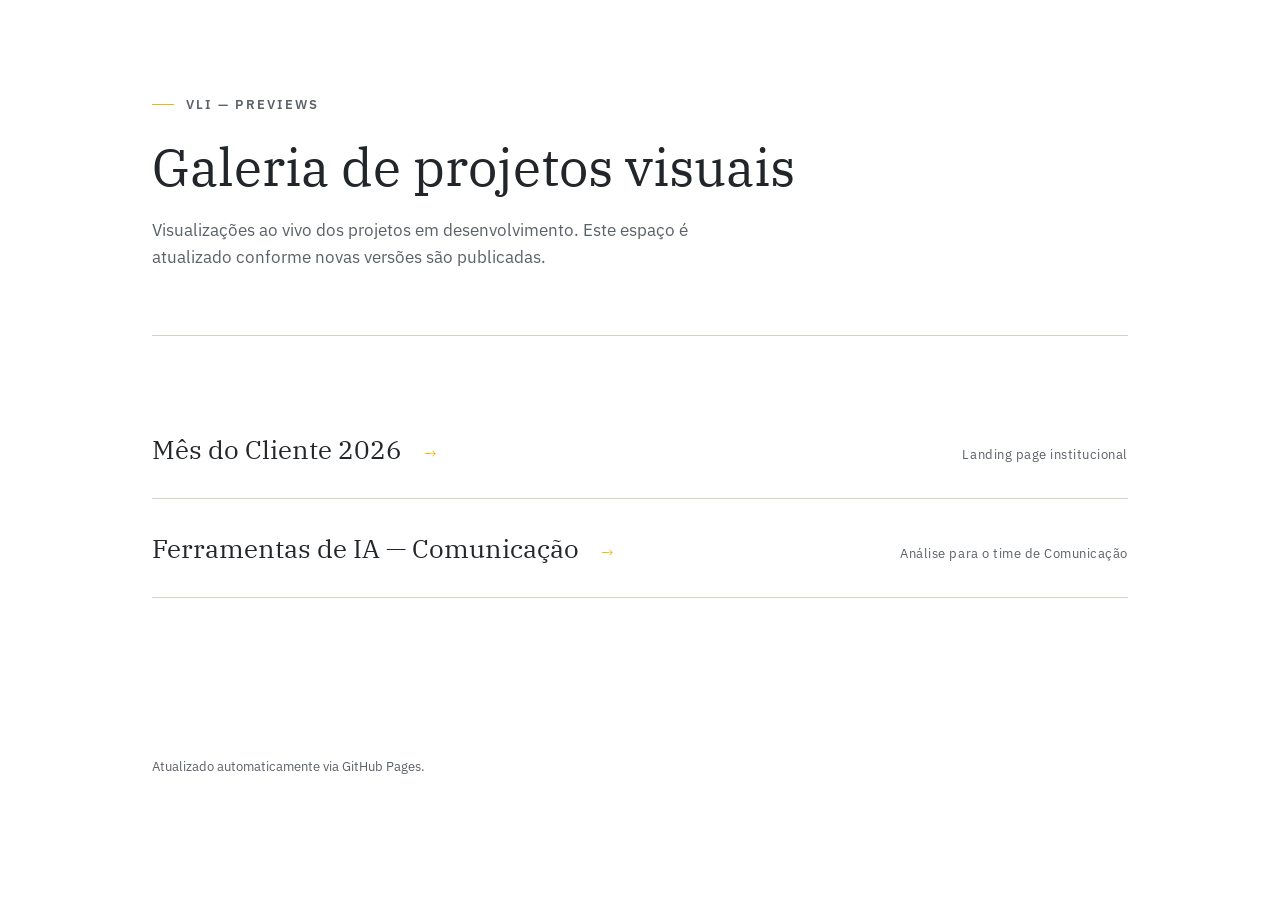
==== index.html @ 5018c021 "Publica análise de ferramentas de IA e adiciona à galeria Co-Authored-By: Claude Sonnet 5 <noreply@a" ====
<!DOCTYPE html>
<html lang="pt-BR">
<head>
<meta charset="UTF-8">
<meta name="viewport" content="width=device-width, initial-scale=1">
<title>VLI Preview — Galeria de projetos</title>
<meta name="description" content="Galeria de previews visuais dos projetos VLI.">
<link rel="preconnect" href="https://fonts.googleapis.com">
<link rel="preconnect" href="https://fonts.gstatic.com" crossorigin>
<link href="https://fonts.googleapis.com/css2?family=IBM+Plex+Serif:wght@300;400;500&family=IBM+Plex+Sans:wght@400;500;600&display=swap" rel="stylesheet">
<style>
  :root{
    --white:#ffffff;
    --sand:#f3eee4;
    --green-deep:#0d2b22;
    --graphite:#22262a;
    --graphite-muted:#5b6168;
    --line:#d8d2c4;
    --yellow:#f2b705;
    --serif:'IBM Plex Serif', Georgia, serif;
    --sans:'IBM Plex Sans', -apple-system, Segoe UI, Roboto, sans-serif;
  }
  *{ box-sizing:border-box; }
  body{
    margin:0;
    font-family:var(--sans);
    background:var(--white);
    color:var(--graphite);
    -webkit-font-smoothing:antialiased;
  }
  .wrap{ max-width:1040px; margin:0 auto; padding:0 32px; }
  header{ padding:96px 0 64px; border-bottom:1px solid var(--line); }
  .eyebrow{
    font-size:13px; font-weight:600; letter-spacing:.16em; text-transform:uppercase;
    color:var(--graphite-muted); display:flex; align-items:center; gap:12px; margin-bottom:24px;
  }
  .eyebrow::before{ content:""; width:22px; height:1px; background:var(--yellow); }
  h1{ font-family:var(--serif); font-weight:400; font-size:clamp(32px,4.4vw,52px); line-height:1.15; margin:0 0 20px; }
  header p{ font-size:17px; line-height:1.6; color:var(--graphite-muted); max-width:560px; margin:0; }

  .list{ padding:64px 0 120px; display:flex; flex-direction:column; }
  .item{
    display:flex; justify-content:space-between; align-items:baseline;
    padding:32px 0; border-bottom:1px solid var(--line);
    text-decoration:none; color:inherit;
    transition:opacity .2s ease;
  }
  .item:hover{ opacity:.6; }
  .item .name{ font-family:var(--serif); font-size:26px; }
  .item .meta{ font-size:13px; color:var(--graphite-muted); letter-spacing:.04em; }
  .item .arrow{ font-size:15px; color:var(--yellow); margin-left:16px; }

  footer{ padding:40px 0 64px; font-size:13px; color:var(--graphite-muted); }
</style>
</head>
<body>
  <div class="wrap">
    <header>
      <span class="eyebrow">VLI — Previews</span>
      <h1>Galeria de projetos visuais</h1>
      <p>Visualizações ao vivo dos projetos em desenvolvimento. Este espaço é atualizado conforme novas versões são publicadas.</p>
    </header>
    <div class="list">
      <a class="item" href="mes-do-cliente-2026/">
        <span class="name">Mês do Cliente 2026 <span class="arrow">→</span></span>
        <span class="meta">Landing page institucional</span>
      </a>
      <a class="item" href="ferramentas-ia-comunicacao/">
        <span class="name">Ferramentas de IA — Comunicação <span class="arrow">→</span></span>
        <span class="meta">Análise para o time de Comunicação</span>
      </a>
    </div>
    <footer>Atualizado automaticamente via GitHub Pages.</footer>
  </div>
</body>
</html>
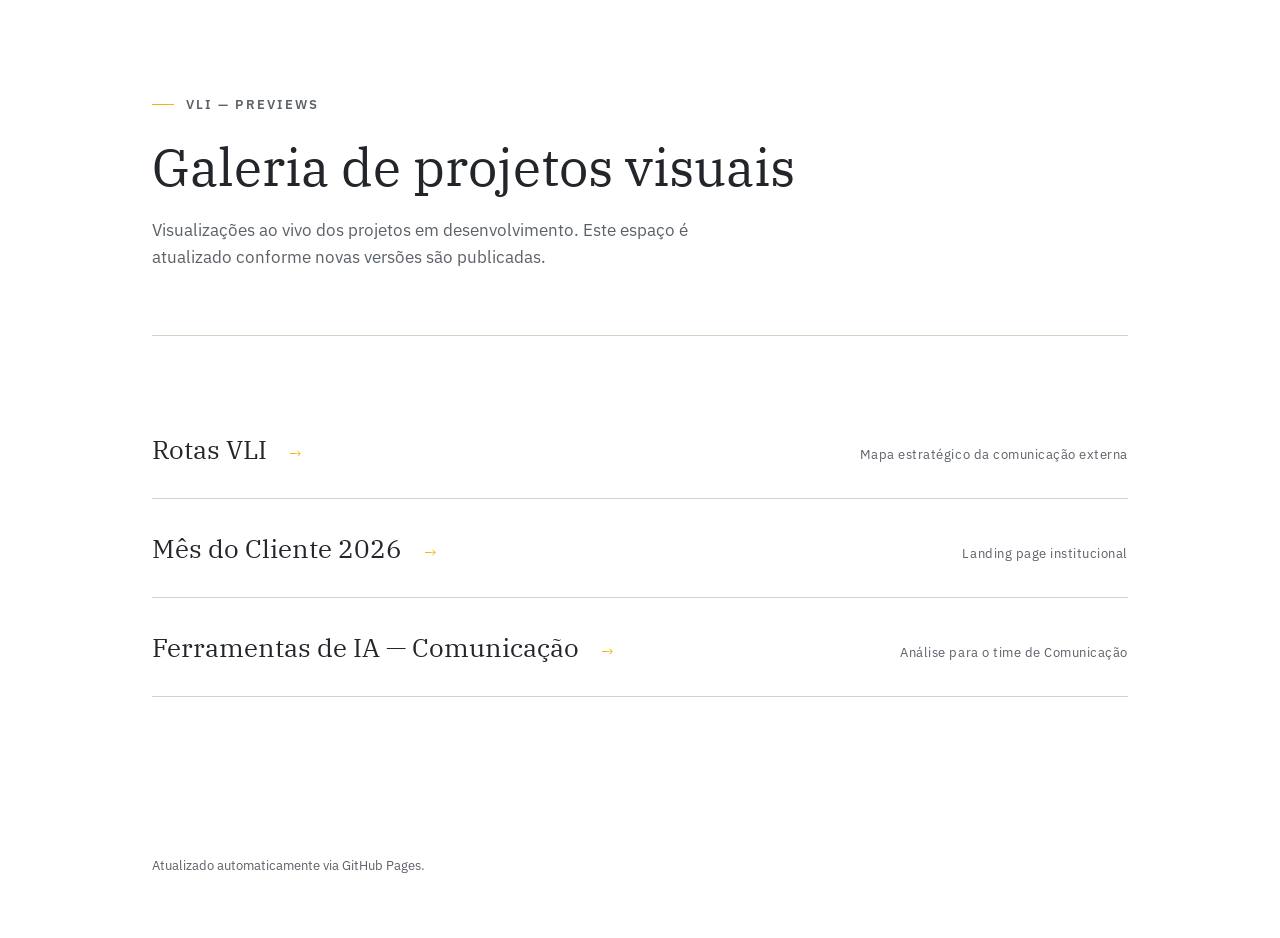
==== commit ad6f28af: "Adiciona protótipo Rotas VLI (mapa estratégico da comunicação externa) Mapa-metrô interativo dos 3 c" ====
--- a/index.html
+++ b/index.html
@@ -61,6 +61,10 @@
       <p>Visualizações ao vivo dos projetos em desenvolvimento. Este espaço é atualizado conforme novas versões são publicadas.</p>
     </header>
     <div class="list">
+      <a class="item" href="rotas-vli/">
+        <span class="name">Rotas VLI <span class="arrow">→</span></span>
+        <span class="meta">Mapa estratégico da comunicação externa</span>
+      </a>
       <a class="item" href="mes-do-cliente-2026/">
         <span class="name">Mês do Cliente 2026 <span class="arrow">→</span></span>
         <span class="meta">Landing page institucional</span>
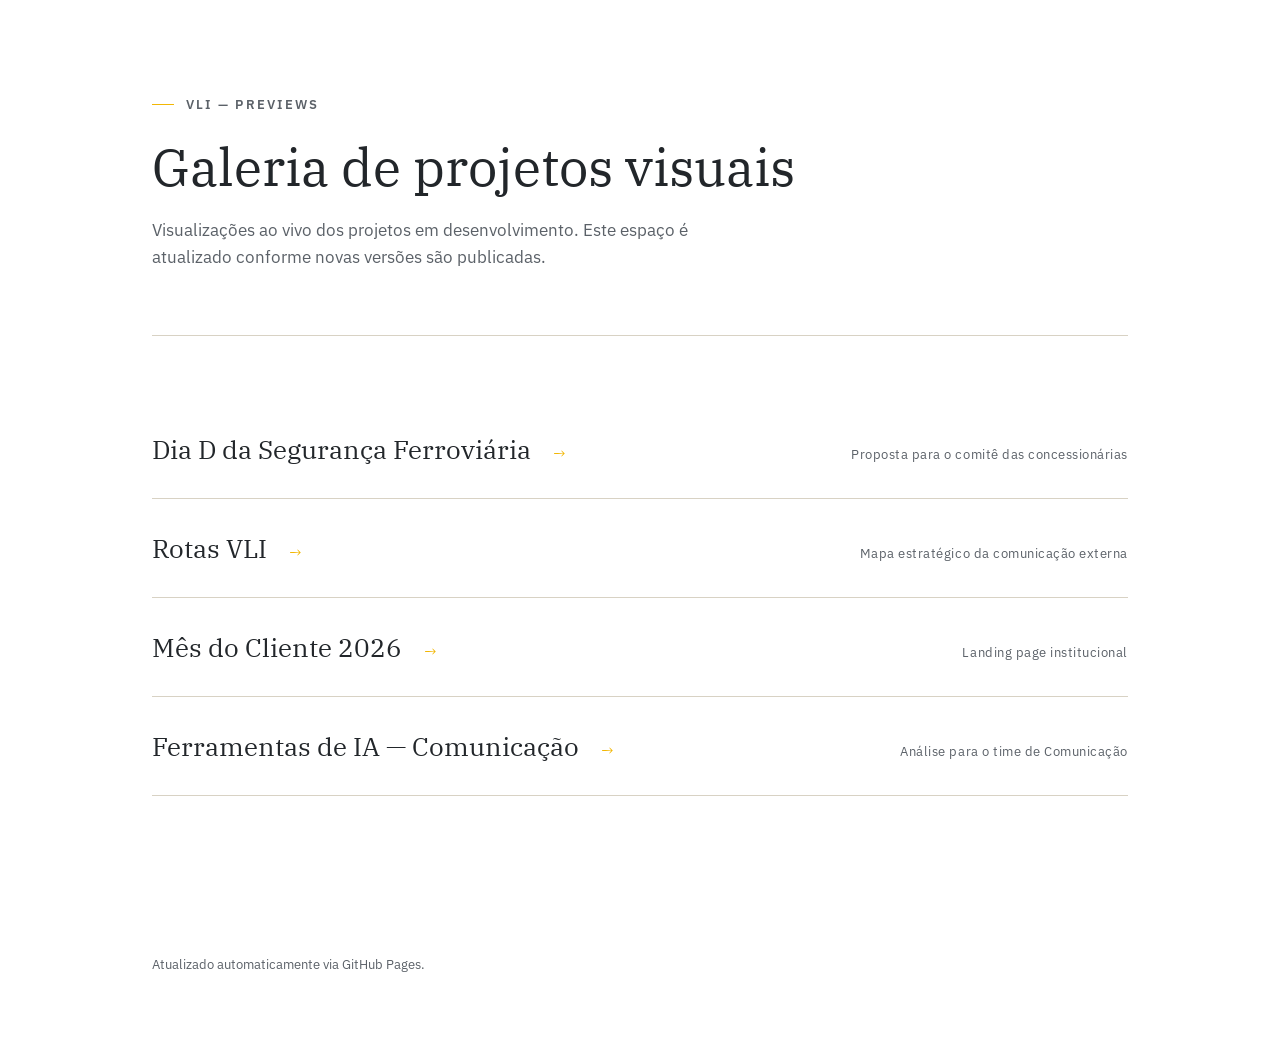
==== commit 73ea6f66: "Adiciona proposta do Dia D da Seguranca Ferroviaria" ====
--- a/index.html
+++ b/index.html
@@ -61,6 +61,10 @@
       <p>Visualizações ao vivo dos projetos em desenvolvimento. Este espaço é atualizado conforme novas versões são publicadas.</p>
     </header>
     <div class="list">
+      <a class="item" href="dia-d-seguranca-ferroviaria/">
+        <span class="name">Dia D da Segurança Ferroviária <span class="arrow">→</span></span>
+        <span class="meta">Proposta para o comitê das concessionárias</span>
+      </a>
       <a class="item" href="rotas-vli/">
         <span class="name">Rotas VLI <span class="arrow">→</span></span>
         <span class="meta">Mapa estratégico da comunicação externa</span>
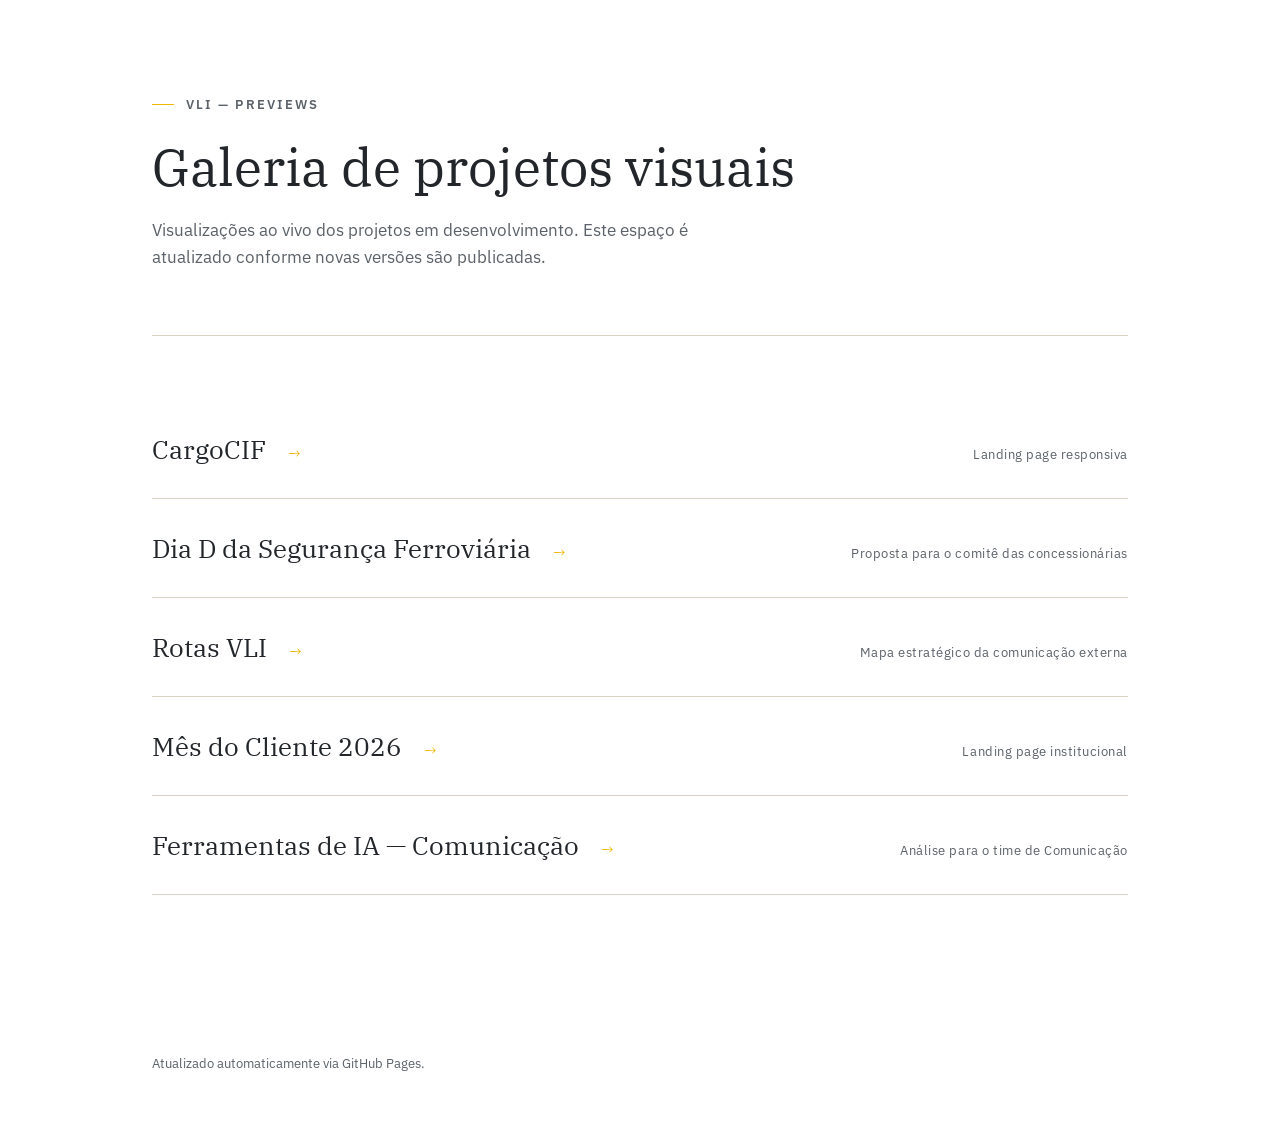
==== commit 0b63f99e: "Adiciona CargoCIF à galeria de previews" ====
--- a/index.html
+++ b/index.html
@@ -1,84 +1,14 @@
 <!DOCTYPE html>
 <html lang="pt-BR">
 <head>
-<meta charset="UTF-8">
-<meta name="viewport" content="width=device-width, initial-scale=1">
-<title>VLI Preview — Galeria de projetos</title>
-<meta name="description" content="Galeria de previews visuais dos projetos VLI.">
-<link rel="preconnect" href="https://fonts.googleapis.com">
-<link rel="preconnect" href="https://fonts.gstatic.com" crossorigin>
-<link href="https://fonts.googleapis.com/css2?family=IBM+Plex+Serif:wght@300;400;500&family=IBM+Plex+Sans:wght@400;500;600&display=swap" rel="stylesheet">
-<style>
-  :root{
-    --white:#ffffff;
-    --sand:#f3eee4;
-    --green-deep:#0d2b22;
-    --graphite:#22262a;
-    --graphite-muted:#5b6168;
-    --line:#d8d2c4;
-    --yellow:#f2b705;
-    --serif:'IBM Plex Serif', Georgia, serif;
-    --sans:'IBM Plex Sans', -apple-system, Segoe UI, Roboto, sans-serif;
-  }
-  *{ box-sizing:border-box; }
-  body{
-    margin:0;
-    font-family:var(--sans);
-    background:var(--white);
-    color:var(--graphite);
-    -webkit-font-smoothing:antialiased;
-  }
-  .wrap{ max-width:1040px; margin:0 auto; padding:0 32px; }
-  header{ padding:96px 0 64px; border-bottom:1px solid var(--line); }
-  .eyebrow{
-    font-size:13px; font-weight:600; letter-spacing:.16em; text-transform:uppercase;
-    color:var(--graphite-muted); display:flex; align-items:center; gap:12px; margin-bottom:24px;
-  }
-  .eyebrow::before{ content:""; width:22px; height:1px; background:var(--yellow); }
-  h1{ font-family:var(--serif); font-weight:400; font-size:clamp(32px,4.4vw,52px); line-height:1.15; margin:0 0 20px; }
-  header p{ font-size:17px; line-height:1.6; color:var(--graphite-muted); max-width:560px; margin:0; }
-
-  .list{ padding:64px 0 120px; display:flex; flex-direction:column; }
-  .item{
-    display:flex; justify-content:space-between; align-items:baseline;
-    padding:32px 0; border-bottom:1px solid var(--line);
-    text-decoration:none; color:inherit;
-    transition:opacity .2s ease;
-  }
-  .item:hover{ opacity:.6; }
-  .item .name{ font-family:var(--serif); font-size:26px; }
-  .item .meta{ font-size:13px; color:var(--graphite-muted); letter-spacing:.04em; }
-  .item .arrow{ font-size:15px; color:var(--yellow); margin-left:16px; }
-
-  footer{ padding:40px 0 64px; font-size:13px; color:var(--graphite-muted); }
-</style>
-</head>
-<body>
-  <div class="wrap">
-    <header>
-      <span class="eyebrow">VLI — Previews</span>
-      <h1>Galeria de projetos visuais</h1>
-      <p>Visualizações ao vivo dos projetos em desenvolvimento. Este espaço é atualizado conforme novas versões são publicadas.</p>
-    </header>
-    <div class="list">
-      <a class="item" href="dia-d-seguranca-ferroviaria/">
-        <span class="name">Dia D da Segurança Ferroviária <span class="arrow">→</span></span>
-        <span class="meta">Proposta para o comitê das concessionárias</span>
-      </a>
-      <a class="item" href="rotas-vli/">
-        <span class="name">Rotas VLI <span class="arrow">→</span></span>
-        <span class="meta">Mapa estratégico da comunicação externa</span>
-      </a>
-      <a class="item" href="mes-do-cliente-2026/">
-        <span class="name">Mês do Cliente 2026 <span class="arrow">→</span></span>
-        <span class="meta">Landing page institucional</span>
-      </a>
-      <a class="item" href="ferramentas-ia-comunicacao/">
-        <span class="name">Ferramentas de IA — Comunicação <span class="arrow">→</span></span>
-        <span class="meta">Análise para o time de Comunicação</span>
-      </a>
-    </div>
-    <footer>Atualizado automaticamente via GitHub Pages.</footer>
-  </div>
-</body>
-</html>
+<meta charset="UTF-8"><meta name="viewport" content="width=device-width, initial-scale=1">
+<title>VLI Preview — Galeria de projetos</title><meta name="description" content="Galeria de previews visuais dos projetos VLI.">
+<link rel="preconnect" href="https://fonts.googleapis.com"><link rel="preconnect" href="https://fonts.gstatic.com" crossorigin><link href="https://fonts.googleapis.com/css2?family=IBM+Plex+Serif:wght@300;400;500&family=IBM+Plex+Sans:wght@400;500;600&display=swap" rel="stylesheet">
+<style>:root{--white:#fff;--sand:#f3eee4;--graphite:#22262a;--muted:#5b6168;--line:#d8d2c4;--yellow:#f2b705;--serif:'IBM Plex Serif',Georgia,serif;--sans:'IBM Plex Sans',-apple-system,Segoe UI,Roboto,sans-serif}*{box-sizing:border-box}body{margin:0;font-family:var(--sans);background:var(--white);color:var(--graphite);-webkit-font-smoothing:antialiased}.wrap{max-width:1040px;margin:0 auto;padding:0 32px}header{padding:96px 0 64px;border-bottom:1px solid var(--line)}.eyebrow{font-size:13px;font-weight:600;letter-spacing:.16em;text-transform:uppercase;color:var(--muted);display:flex;align-items:center;gap:12px;margin-bottom:24px}.eyebrow:before{content:'';width:22px;height:1px;background:var(--yellow)}h1{font-family:var(--serif);font-weight:400;font-size:clamp(32px,4.4vw,52px);line-height:1.15;margin:0 0 20px}header p{font-size:17px;line-height:1.6;color:var(--muted);max-width:560px;margin:0}.list{padding:64px 0 120px;display:flex;flex-direction:column}.item{display:flex;justify-content:space-between;align-items:baseline;padding:32px 0;border-bottom:1px solid var(--line);text-decoration:none;color:inherit;transition:opacity .2s}.item:hover{opacity:.6}.name{font-family:var(--serif);font-size:26px}.meta{font-size:13px;color:var(--muted);letter-spacing:.04em}.arrow{font-size:15px;color:var(--yellow);margin-left:16px}footer{padding:40px 0 64px;font-size:13px;color:var(--muted)}@media(max-width:650px){.item{display:block}.meta{display:block;margin-top:8px}}</style>
+</head><body><div class="wrap"><header><span class="eyebrow">VLI — Previews</span><h1>Galeria de projetos visuais</h1><p>Visualizações ao vivo dos projetos em desenvolvimento. Este espaço é atualizado conforme novas versões são publicadas.</p></header><div class="list">
+<a class="item" href="cargocif/"><span class="name">CargoCIF <span class="arrow">→</span></span><span class="meta">Landing page responsiva</span></a>
+<a class="item" href="dia-d-seguranca-ferroviaria/"><span class="name">Dia D da Segurança Ferroviária <span class="arrow">→</span></span><span class="meta">Proposta para o comitê das concessionárias</span></a>
+<a class="item" href="rotas-vli/"><span class="name">Rotas VLI <span class="arrow">→</span></span><span class="meta">Mapa estratégico da comunicação externa</span></a>
+<a class="item" href="mes-do-cliente-2026/"><span class="name">Mês do Cliente 2026 <span class="arrow">→</span></span><span class="meta">Landing page institucional</span></a>
+<a class="item" href="ferramentas-ia-comunicacao/"><span class="name">Ferramentas de IA — Comunicação <span class="arrow">→</span></span><span class="meta">Análise para o time de Comunicação</span></a>
+</div><footer>Atualizado automaticamente via GitHub Pages.</footer></div></body></html>
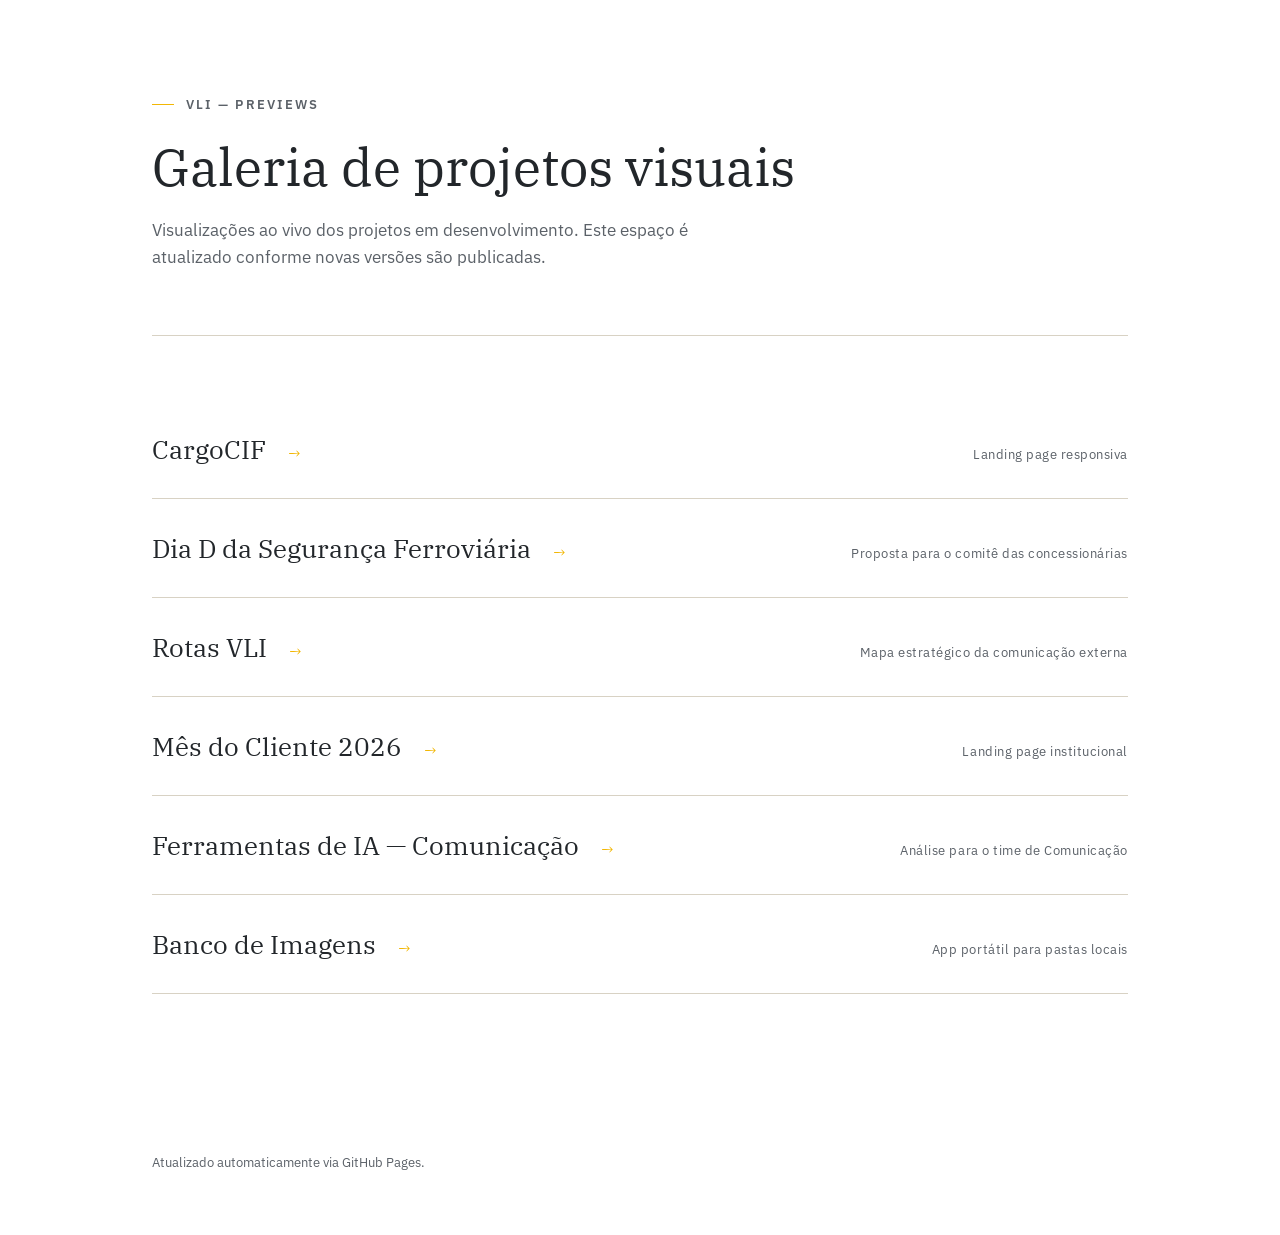
==== commit 93f5c34a: "Adiciona banco de imagens portátil para pastas locais App em um único HTML, sem instalação: lê pasta" ====
--- a/index.html
+++ b/index.html
@@ -11,4 +11,5 @@
 <a class="item" href="rotas-vli/"><span class="name">Rotas VLI <span class="arrow">→</span></span><span class="meta">Mapa estratégico da comunicação externa</span></a>
 <a class="item" href="mes-do-cliente-2026/"><span class="name">Mês do Cliente 2026 <span class="arrow">→</span></span><span class="meta">Landing page institucional</span></a>
 <a class="item" href="ferramentas-ia-comunicacao/"><span class="name">Ferramentas de IA — Comunicação <span class="arrow">→</span></span><span class="meta">Análise para o time de Comunicação</span></a>
+<a class="item" href="banco-de-imagens/"><span class="name">Banco de Imagens <span class="arrow">→</span></span><span class="meta">App portátil para pastas locais</span></a>
 </div><footer>Atualizado automaticamente via GitHub Pages.</footer></div></body></html>
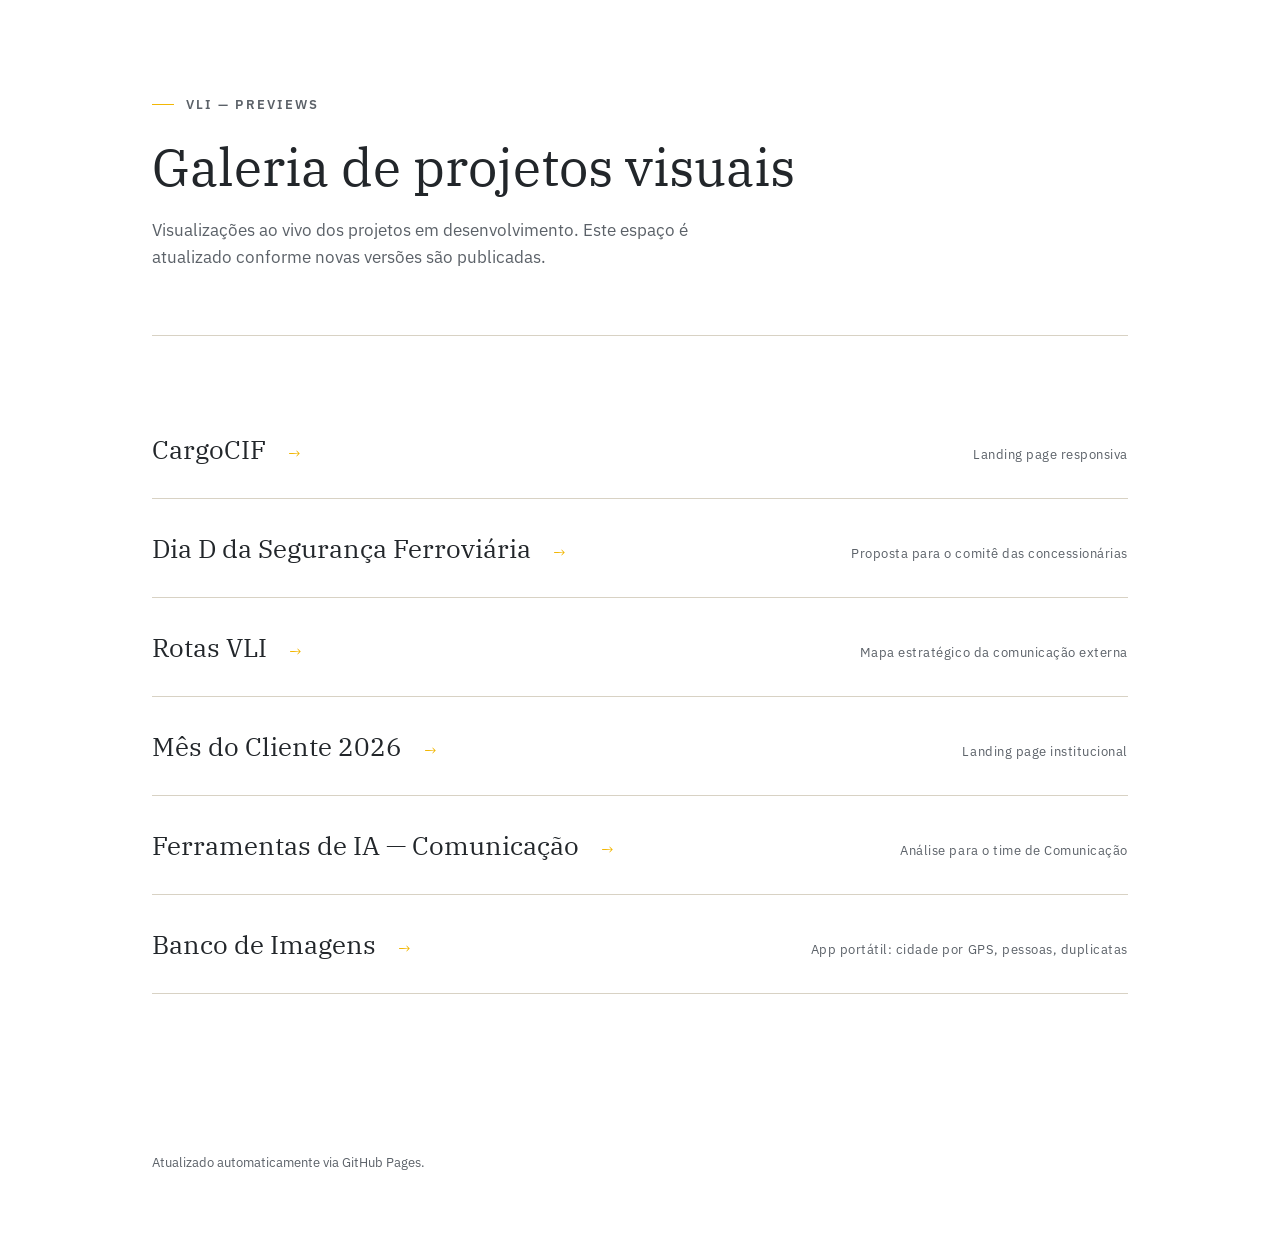
==== commit 8a12256b: "Banco de imagens: análise automática, índice salvo e grade virtualizada - Cidade pelo GPS da foto (m" ====
--- a/index.html
+++ b/index.html
@@ -11,5 +11,5 @@
 <a class="item" href="rotas-vli/"><span class="name">Rotas VLI <span class="arrow">→</span></span><span class="meta">Mapa estratégico da comunicação externa</span></a>
 <a class="item" href="mes-do-cliente-2026/"><span class="name">Mês do Cliente 2026 <span class="arrow">→</span></span><span class="meta">Landing page institucional</span></a>
 <a class="item" href="ferramentas-ia-comunicacao/"><span class="name">Ferramentas de IA — Comunicação <span class="arrow">→</span></span><span class="meta">Análise para o time de Comunicação</span></a>
-<a class="item" href="banco-de-imagens/"><span class="name">Banco de Imagens <span class="arrow">→</span></span><span class="meta">App portátil para pastas locais</span></a>
+<a class="item" href="banco-de-imagens/"><span class="name">Banco de Imagens <span class="arrow">→</span></span><span class="meta">App portátil: cidade por GPS, pessoas, duplicatas</span></a>
 </div><footer>Atualizado automaticamente via GitHub Pages.</footer></div></body></html>
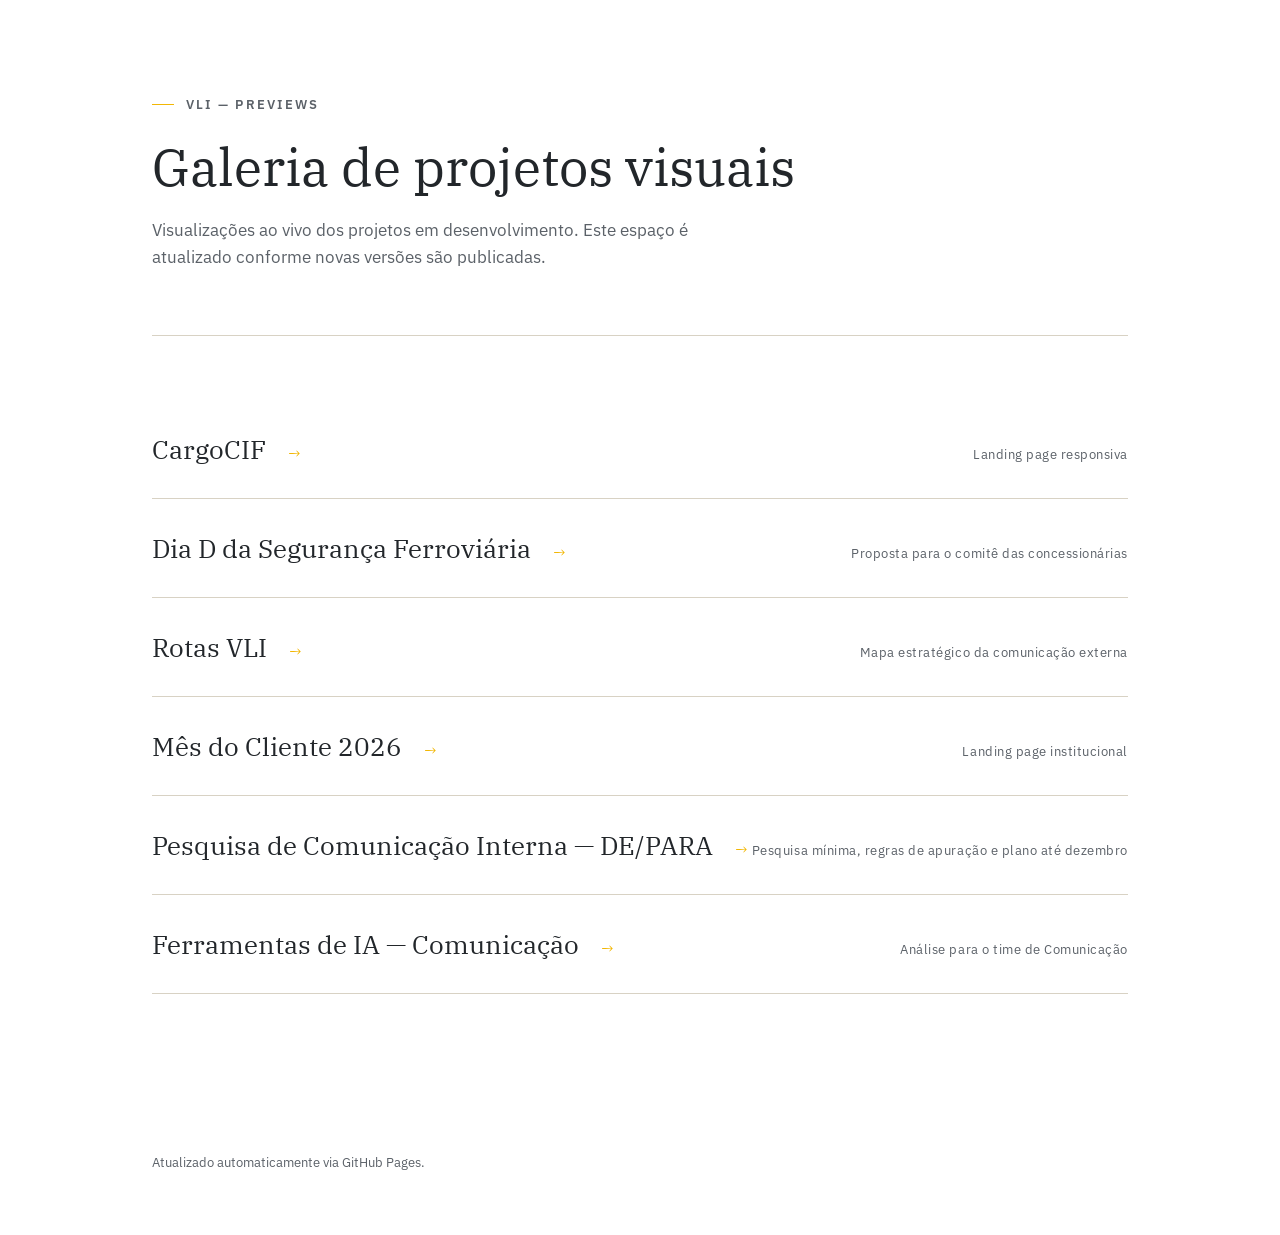
==== commit 084eeca0: "Adiciona apresentação da pesquisa de Comunicação Interna (HTML + download PPTX) Co-Authored-By: Clau" ====
--- a/index.html
+++ b/index.html
@@ -10,6 +10,6 @@
 <a class="item" href="dia-d-seguranca-ferroviaria/"><span class="name">Dia D da Segurança Ferroviária <span class="arrow">→</span></span><span class="meta">Proposta para o comitê das concessionárias</span></a>
 <a class="item" href="rotas-vli/"><span class="name">Rotas VLI <span class="arrow">→</span></span><span class="meta">Mapa estratégico da comunicação externa</span></a>
 <a class="item" href="mes-do-cliente-2026/"><span class="name">Mês do Cliente 2026 <span class="arrow">→</span></span><span class="meta">Landing page institucional</span></a>
+<a class="item" href="pesquisa-comunicacao-de-para/"><span class="name">Pesquisa de Comunicação Interna — DE/PARA <span class="arrow">→</span></span><span class="meta">Pesquisa mínima, regras de apuração e plano até dezembro</span></a>
 <a class="item" href="ferramentas-ia-comunicacao/"><span class="name">Ferramentas de IA — Comunicação <span class="arrow">→</span></span><span class="meta">Análise para o time de Comunicação</span></a>
-<a class="item" href="banco-de-imagens/"><span class="name">Banco de Imagens <span class="arrow">→</span></span><span class="meta">App portátil: cidade por GPS, pessoas, duplicatas</span></a>
 </div><footer>Atualizado automaticamente via GitHub Pages.</footer></div></body></html>
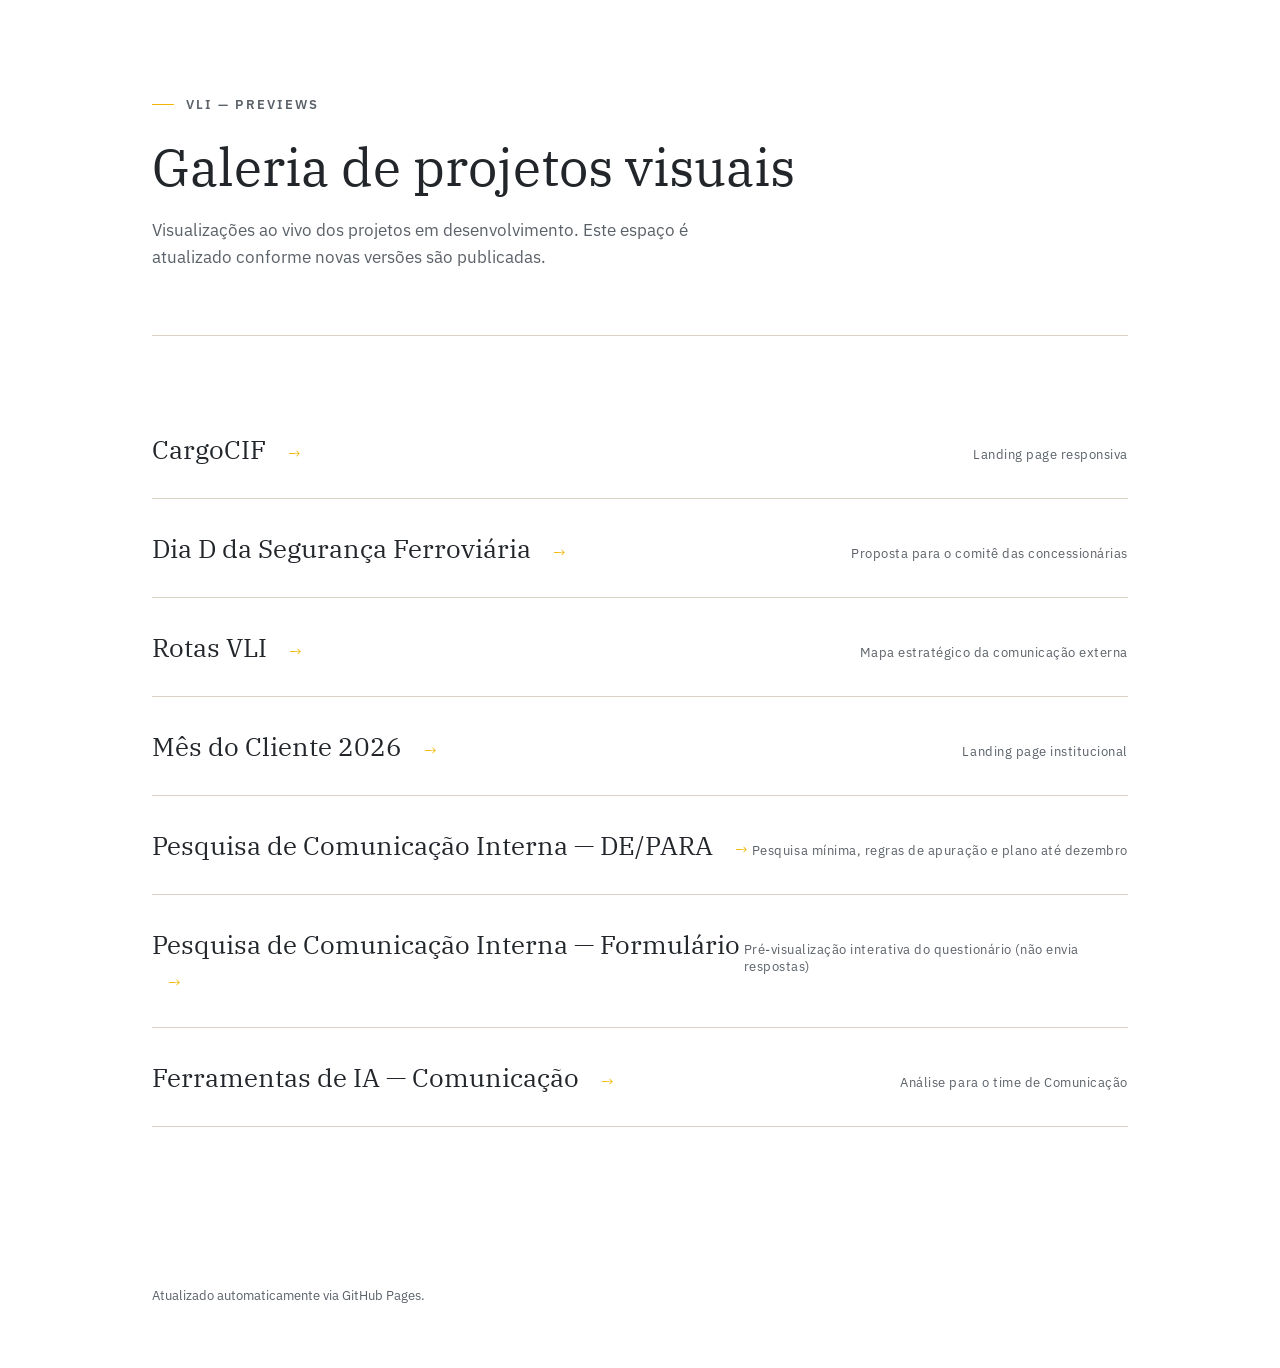
==== commit 47e7ef9b: "Adiciona formulário interativo da pesquisa (preview) e mostra a pergunta de Líder Comunicador a qual" ====
--- a/index.html
+++ b/index.html
@@ -11,5 +11,6 @@
 <a class="item" href="rotas-vli/"><span class="name">Rotas VLI <span class="arrow">→</span></span><span class="meta">Mapa estratégico da comunicação externa</span></a>
 <a class="item" href="mes-do-cliente-2026/"><span class="name">Mês do Cliente 2026 <span class="arrow">→</span></span><span class="meta">Landing page institucional</span></a>
 <a class="item" href="pesquisa-comunicacao-de-para/"><span class="name">Pesquisa de Comunicação Interna — DE/PARA <span class="arrow">→</span></span><span class="meta">Pesquisa mínima, regras de apuração e plano até dezembro</span></a>
+<a class="item" href="pesquisa-comunicacao-de-para/formulario/"><span class="name">Pesquisa de Comunicação Interna — Formulário <span class="arrow">→</span></span><span class="meta">Pré-visualização interativa do questionário (não envia respostas)</span></a>
 <a class="item" href="ferramentas-ia-comunicacao/"><span class="name">Ferramentas de IA — Comunicação <span class="arrow">→</span></span><span class="meta">Análise para o time de Comunicação</span></a>
 </div><footer>Atualizado automaticamente via GitHub Pages.</footer></div></body></html>
